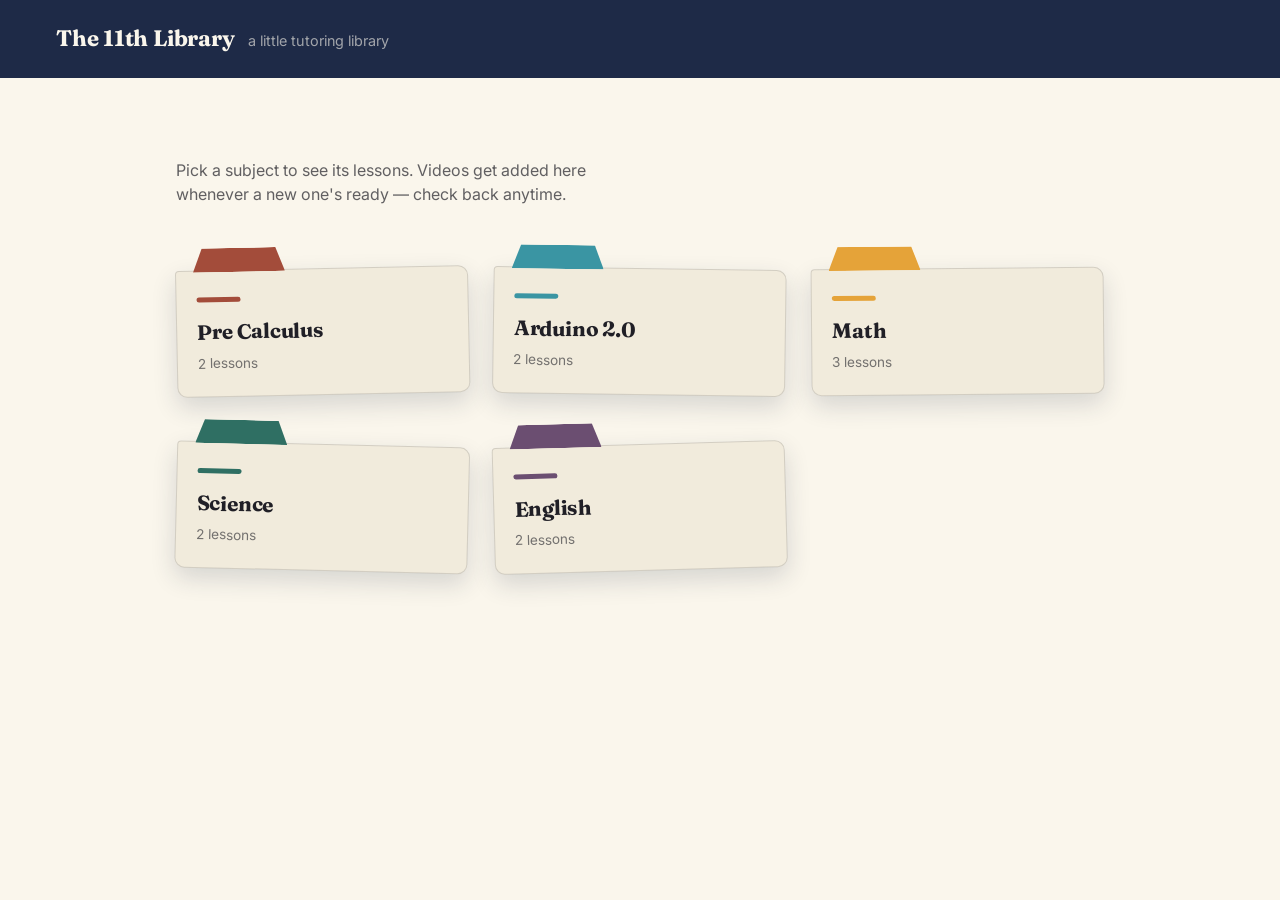
==== index.html @ a0997d11 "Update title and header text in index.html" ====
<!DOCTYPE html>
<html lang="en">
<head>
<meta charset="UTF-8">
<meta name="viewport" content="width=device-width, initial-scale=1.0">
<title>The 11th Library</title>
<link rel="stylesheet" href="style.css">
</head>
<body>

<header class="site-header">
  <a class="brand" href="index.html"><h1>The 11th Library</h1></a>
  <span class="tagline">a little tutoring library</span>
</header>

<main class="shelf">
  <p class="intro">Pick a subject to see its lessons. Videos get added here whenever a new one's ready — check back anytime.</p>
  <div class="tab-grid" id="tab-grid"></div>
</main>

<script src="data.js"></script>
<script>
  const grid = document.getElementById('tab-grid');
  const tilts = [-1.2, 0.8, -0.5, 1.4, -1.6, 0.6];

  SUBJECTS.forEach((subject, i) => {
    const a = document.createElement('a');
    a.className = `tab-card accent-${subject.accent}`;
    a.href = `subject.html?subject=${encodeURIComponent(subject.slug)}`;
    a.style.setProperty('--tilt', `${tilts[i % tilts.length]}deg`);
    a.innerHTML = `
      <div class="tab-ear"></div>
      <div class="tab-body">
        <h2>${subject.name}</h2>
        <div class="count">${subject.lessons.length} lesson${subject.lessons.length === 1 ? '' : 's'}</div>
      </div>
    `;
    grid.appendChild(a);
  });

  if (SUBJECTS.length === 0) {
    grid.innerHTML = `<p style="color: rgba(32,31,38,0.6);">No subjects yet — add one in data.js.</p>`;
  }
</script>

</body>
</html>
---- style.css ----
@import url('https://fonts.googleapis.com/css2?family=Fraunces:opsz,wght@9..144,400;9..144,600;9..144,700&family=Inter:wght@400;500;600&family=IBM+Plex+Mono:wght@500&display=swap');

:root {
  --paper: #FAF6EC;
  --paper-dim: #F1EBDC;
  --ink: #201F26;
  --navy: #1E2A47;
  --navy-soft: #2C3B60;
  --amber: #E5A339;
  --amber-ink: #6B4711;
  --teal: #2F6F63;
  --teal-ink: #0F332C;
  --plum: #6B4E71;
  --plum-ink: #35233A;
  --brick: #A34C3A;
  --brick-ink: #4A2018;
  --cyan: #3a95a3;
  --cyan-ink: #183b4a;
  --line: rgba(32,31,38,0.14);
  --shadow: 0 10px 24px rgba(30,42,71,0.16);
  --radius: 10px;
}

* { box-sizing: border-box; }

html { scroll-behavior: smooth; }

body {
  margin: 0;
  background: var(--paper);
  color: var(--ink);
  font-family: 'Inter', system-ui, sans-serif;
  line-height: 1.5;
}

h1, h2, h3 {
  font-family: 'Fraunces', Georgia, serif;
  font-weight: 700;
  letter-spacing: -0.01em;
  margin: 0;
}

a { color: inherit; }

.label {
  font-family: 'IBM Plex Mono', monospace;
  font-size: 0.72rem;
  letter-spacing: 0.08em;
  text-transform: uppercase;
}

/* ---------- Header ---------- */

.site-header {
  background: var(--navy);
  color: var(--paper);
  padding: 22px clamp(20px, 5vw, 56px);
  display: flex;
  align-items: baseline;
  gap: 14px;
  flex-wrap: wrap;
}

.site-header a.brand {
  text-decoration: none;
  color: var(--paper);
}

.site-header .brand h1 {
  font-size: 1.4rem;
}

.site-header .tagline {
  color: rgba(250,246,236,0.6);
  font-size: 0.9rem;
}

.back-link {
  text-decoration: none;
  color: rgba(250,246,236,0.75);
  font-family: 'IBM Plex Mono', monospace;
  font-size: 0.78rem;
  border: 1px solid rgba(250,246,236,0.3);
  padding: 6px 12px;
  border-radius: 999px;
  transition: background 0.15s ease, color 0.15s ease;
}
.back-link:hover { background: rgba(250,246,236,0.12); color: var(--paper); }

/* ---------- Home: shelf + folder tabs ---------- */

main.shelf {
  max-width: 1040px;
  margin: 0 auto;
  padding: clamp(32px, 6vw, 64px) clamp(20px, 5vw, 56px) 80px;
}

main.shelf > p.intro {
  max-width: 46ch;
  color: rgba(32,31,38,0.7);
  margin-bottom: 40px;
}

.tab-grid {
  display: grid;
  grid-template-columns: repeat(auto-fill, minmax(220px, 1fr));
  gap: 28px 24px;
}

.tab-card {
  position: relative;
  text-decoration: none;
  color: var(--ink);
  display: block;
  padding-top: 22px;
  transform: rotate(var(--tilt, 0deg));
  transition: transform 0.2s ease;
}

.tab-card:hover { transform: rotate(0deg) translateY(-4px); }
.tab-card:focus-visible { outline: 3px solid var(--navy); outline-offset: 4px; border-radius: var(--radius); }

.tab-card .tab-ear {
  position: absolute;
  top: 0;
  left: 18px;
  width: 92px;
  height: 24px;
  background: var(--tab-color);
  clip-path: polygon(10% 0, 90% 0, 100% 100%, 0% 100%);
}

.tab-card .tab-body {
  background: var(--paper-dim);
  border: 1px solid var(--line);
  border-radius: 4px var(--radius) var(--radius) var(--radius);
  box-shadow: var(--shadow);
  padding: 26px 20px 22px;
}

.tab-card .tab-body::before {
  content: "";
  display: block;
  height: 5px;
  width: 44px;
  border-radius: 3px;
  background: var(--tab-color);
  margin-bottom: 14px;
}

.tab-card h2 { font-size: 1.3rem; margin-bottom: 6px; }

.tab-card .count {
  color: rgba(32,31,38,0.6);
  font-size: 0.85rem;
}

/* accent variants */
.accent-amber { --tab-color: var(--amber); }
.accent-teal  { --tab-color: var(--teal); }
.accent-plum  { --tab-color: var(--plum); }
.accent-brick { --tab-color: var(--brick); }
.accent-cyan { --tab-color: var(--cyan); }

/* ---------- Subject page ---------- */

.lesson-item:hover { background: var(--paper-dim); }
.lesson-item.active {
  background: var(--paper-dim);
  border-left-color: var(--tab-color, var(--navy));
  font-weight: 600;
}

.lesson-item .done-check {
  accent-color: var(--tab-color, var(--navy));
  width: 15px;
  height: 15px;
  flex-shrink: 0;
  cursor: pointer;
}

.lesson-item.done span:not(.n) {
  color: rgba(32,31,38,0.45);
  text-decoration: line-through;
}

main.course {
  max-width: 1100px;
  margin: 0 auto;
  padding: clamp(24px, 5vw, 48px) clamp(20px, 5vw, 56px) 80px;
  display: grid;
  grid-template-columns: 300px 1fr;
  gap: 36px;
}

@media (max-width: 760px) {
  main.course { grid-template-columns: 1fr; }
}

.lesson-list {
  display: flex;
  flex-direction: column;
  gap: 8px;
}

.lesson-list h2 {
  font-size: 1rem;
  margin-bottom: 10px;
  color: rgba(32,31,38,0.65);
  font-family: 'IBM Plex Mono', monospace;
  text-transform: uppercase;
  letter-spacing: 0.06em;
  font-weight: 500;
}

.lesson-item {
  display: flex;
  align-items: baseline;
  gap: 10px;
  text-align: left;
  background: none;
  border: none;
  border-left: 3px solid transparent;
  padding: 10px 12px;
  border-radius: 4px;
  cursor: pointer;
  font-family: inherit;
  font-size: 0.95rem;
  color: var(--ink);
  transition: background 0.15s ease, border-color 0.15s ease;
}

.lesson-item:focus-visible {
  outline: 2px solid var(--navy);
  outline-offset: 2px;
}

.lesson-item .n {
  font-family: 'IBM Plex Mono', monospace;
  font-size: 0.75rem;
  color: rgba(32,31,38,0.45);
  flex-shrink: 0;
}

.player-wrap {
  min-width: 0;
}

.player-frame {
  position: relative;
  width: 100%;
  aspect-ratio: 16 / 9;
  background: var(--navy);
  border-radius: var(--radius);
  overflow: hidden;
  box-shadow: var(--shadow);
}

.player-frame iframe {
  width: 100%;
  height: 100%;
  border: 0;
  display: block;
}

.lesson-meta { padding-top: 18px; }
.lesson-meta h1 { font-size: 1.6rem; margin-bottom: 8px; }
.lesson-meta p { color: rgba(32,31,38,0.75); max-width: 62ch; }

.empty-state {
  padding: 60px 20px;
  text-align: center;
  color: rgba(32,31,38,0.6);
}
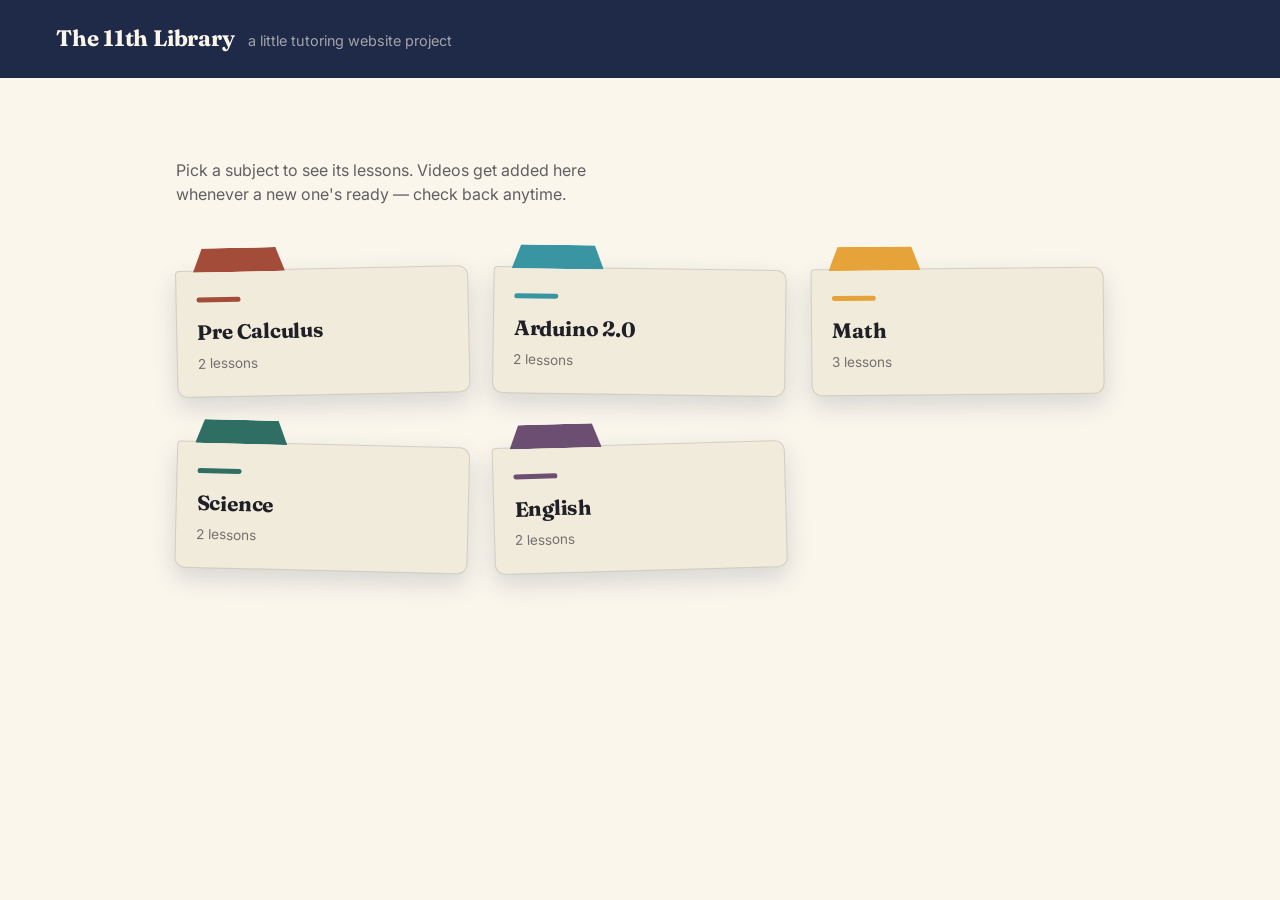
==== commit 50c8423e: "Update tagline in header for clarity" ====
--- a/index.html
+++ b/index.html
@@ -10,7 +10,7 @@
 
 <header class="site-header">
   <a class="brand" href="index.html"><h1>The 11th Library</h1></a>
-  <span class="tagline">a little tutoring library</span>
+  <span class="tagline">a little tutoring website project</span>
 </header>
 
 <main class="shelf">
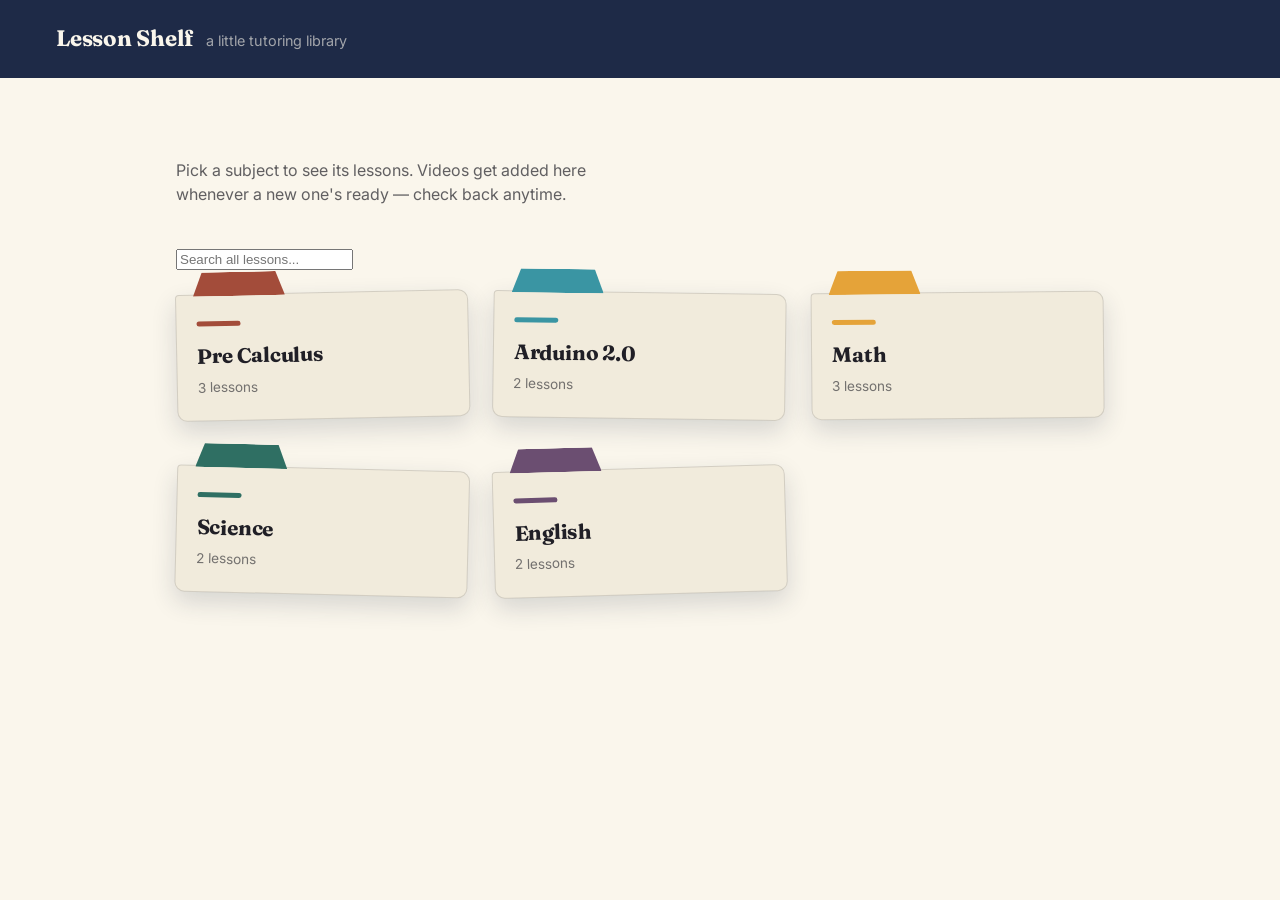
==== commit b789f98c: "Update title and header for Lesson Shelf" ====
--- a/index.html
+++ b/index.html
@@ -3,18 +3,28 @@
 <head>
 <meta charset="UTF-8">
 <meta name="viewport" content="width=device-width, initial-scale=1.0">
-<title>The 11th Library</title>
+<title>Lesson Shelf</title>
 <link rel="stylesheet" href="style.css">
 </head>
 <body>
 
 <header class="site-header">
-  <a class="brand" href="index.html"><h1>The 11th Library</h1></a>
-  <span class="tagline">a little tutoring website project</span>
+  <a class="brand" href="index.html"><h1>Lesson Shelf</h1></a>
+  <span class="tagline">a little tutoring library</span>
 </header>
 
 <main class="shelf">
   <p class="intro">Pick a subject to see its lessons. Videos get added here whenever a new one's ready — check back anytime.</p>
+
+  <input
+    type="text"
+    id="search-box"
+    class="search-box"
+    placeholder="Search all lessons..."
+    autocomplete="off"
+  >
+  <div id="search-results" class="search-results"></div>
+
   <div class="tab-grid" id="tab-grid"></div>
 </main>
 
@@ -41,6 +51,50 @@
   if (SUBJECTS.length === 0) {
     grid.innerHTML = `<p style="color: rgba(32,31,38,0.6);">No subjects yet — add one in data.js.</p>`;
   }
+
+  // ---- search across every subject's lessons ----
+  const searchBox = document.getElementById('search-box');
+  const resultsBox = document.getElementById('search-results');
+
+  // Build one flat list of every lesson, remembering which subject
+  // (and which position in that subject's lessons array) it came from.
+  const allLessons = [];
+  SUBJECTS.forEach(subject => {
+    subject.lessons.forEach((lesson, index) => {
+      allLessons.push({ subject, lesson, index });
+    });
+  });
+
+  searchBox.addEventListener('input', () => {
+    const query = searchBox.value.trim().toLowerCase();
+
+    if (query === '') {
+      resultsBox.innerHTML = '';
+      resultsBox.classList.remove('open');
+      grid.style.display = '';
+      return;
+    }
+
+    const matches = allLessons.filter(({ lesson }) =>
+      lesson.title.toLowerCase().includes(query) ||
+      (lesson.notes || '').toLowerCase().includes(query)
+    );
+
+    grid.style.display = 'none';
+    resultsBox.classList.add('open');
+
+    if (matches.length === 0) {
+      resultsBox.innerHTML = `<p class="no-results">No lessons match "${searchBox.value}".</p>`;
+      return;
+    }
+
+    resultsBox.innerHTML = matches.map(({ subject, lesson, index }) => `
+      <a class="result-item" href="subject.html?subject=${encodeURIComponent(subject.slug)}&lesson=${index}">
+        <span class="result-subject accent-${subject.accent}">${subject.name}</span>
+        <span class="result-title">${lesson.title}</span>
+      </a>
+    `).join('');
+  });
 </script>
 
 </body>
--- a/style.css
+++ b/style.css
@@ -164,26 +164,6 @@
 
 /* ---------- Subject page ---------- */
 
-.lesson-item:hover { background: var(--paper-dim); }
-.lesson-item.active {
-  background: var(--paper-dim);
-  border-left-color: var(--tab-color, var(--navy));
-  font-weight: 600;
-}
-
-.lesson-item .done-check {
-  accent-color: var(--tab-color, var(--navy));
-  width: 15px;
-  height: 15px;
-  flex-shrink: 0;
-  cursor: pointer;
-}
-
-.lesson-item.done span:not(.n) {
-  color: rgba(32,31,38,0.45);
-  text-decoration: line-through;
-}
-
 main.course {
   max-width: 1100px;
   margin: 0 auto;
@@ -211,6 +191,22 @@
   text-transform: uppercase;
   letter-spacing: 0.06em;
   font-weight: 500;
+}
+
+.period-heading {
+  font-size: 0.72rem;
+  font-family: 'IBM Plex Mono', monospace;
+  text-transform: uppercase;
+  letter-spacing: 0.06em;
+  color: rgba(32,31,38,0.5);
+  margin: 18px 0 4px;
+  padding-top: 10px;
+  border-top: 1px solid var(--line);
+}
+.period-heading:first-of-type {
+  margin-top: 4px;
+  padding-top: 0;
+  border-top: none;
 }
 
 .lesson-item {
@@ -242,6 +238,26 @@
   flex-shrink: 0;
 }
 
+.lesson-item:hover { background: var(--paper-dim); }
+.lesson-item.active {
+  background: var(--paper-dim);
+  border-left-color: var(--tab-color, var(--navy));
+  font-weight: 600;
+}
+
+.lesson-item .done-check {
+  accent-color: var(--tab-color, var(--navy));
+  width: 15px;
+  height: 15px;
+  flex-shrink: 0;
+  cursor: pointer;
+}
+
+.lesson-item.done span:not(.n) {
+  color: rgba(32,31,38,0.45);
+  text-decoration: line-through;
+}
+
 .player-wrap {
   min-width: 0;
 }
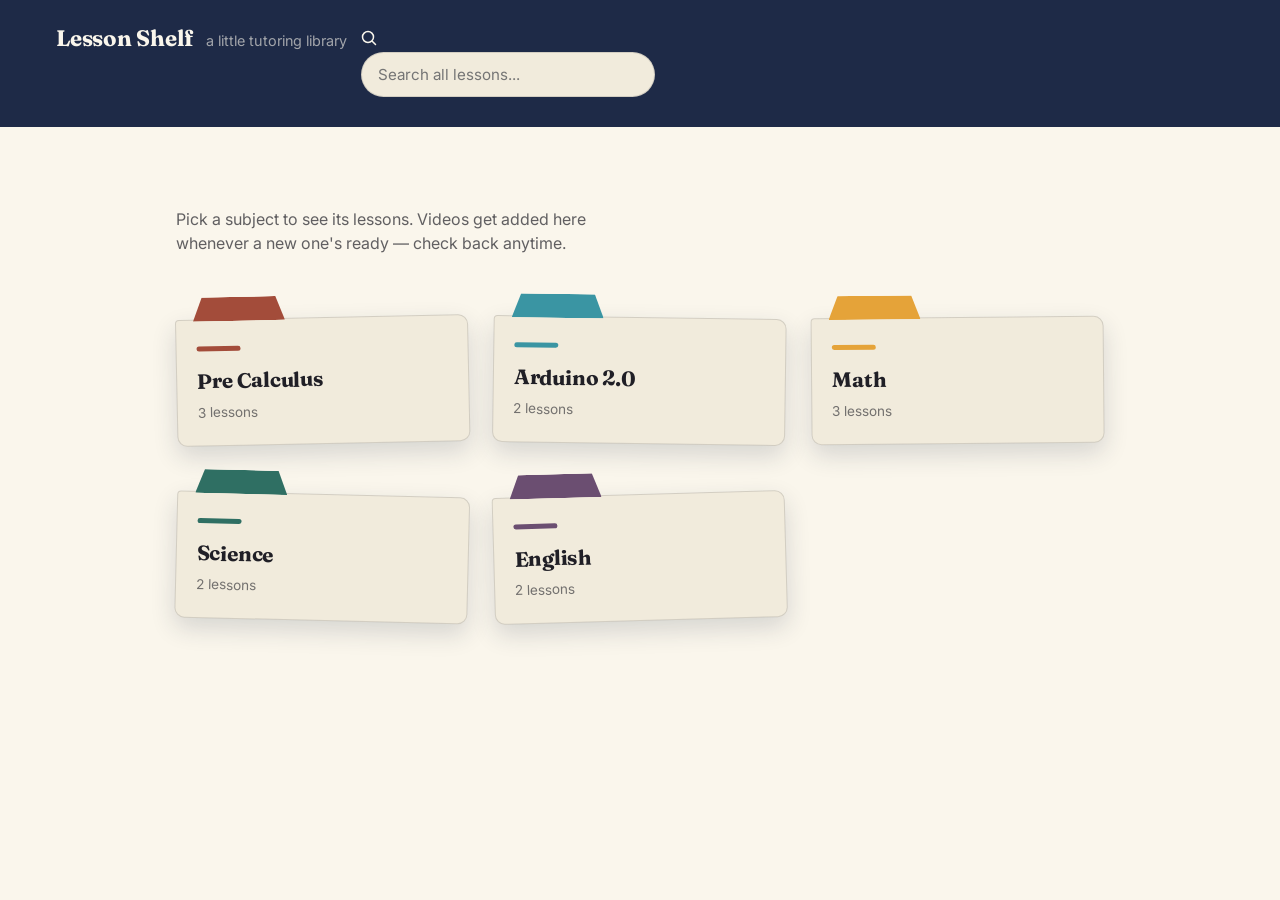
==== commit d94002d8: "Add search functionality to header" ====
--- a/index.html
+++ b/index.html
@@ -11,19 +11,25 @@
 <header class="site-header">
   <a class="brand" href="index.html"><h1>Lesson Shelf</h1></a>
   <span class="tagline">a little tutoring library</span>
+
+  <div class="header-search">
+    <svg class="search-icon" width="16" height="16" viewBox="0 0 16 16" fill="none" xmlns="http://www.w3.org/2000/svg">
+      <circle cx="7" cy="7" r="5.5" stroke="currentColor" stroke-width="1.5"/>
+      <path d="M11.5 11.5L14.5 14.5" stroke="currentColor" stroke-width="1.5" stroke-linecap="round"/>
+    </svg>
+    <input
+      type="text"
+      id="search-box"
+      class="search-box"
+      placeholder="Search all lessons..."
+      autocomplete="off"
+    >
+    <div id="search-results" class="search-results"></div>
+  </div>
 </header>
 
 <main class="shelf">
   <p class="intro">Pick a subject to see its lessons. Videos get added here whenever a new one's ready — check back anytime.</p>
-
-  <input
-    type="text"
-    id="search-box"
-    class="search-box"
-    placeholder="Search all lessons..."
-    autocomplete="off"
-  >
-  <div id="search-results" class="search-results"></div>
 
   <div class="tab-grid" id="tab-grid"></div>
 </main>
--- a/style.css
+++ b/style.css
@@ -101,6 +101,65 @@
   margin-bottom: 40px;
 }
 
+.search-box {
+  width: 100%;
+  max-width: 420px;
+  padding: 12px 16px;
+  font-family: 'Inter', sans-serif;
+  font-size: 0.95rem;
+  color: var(--ink);
+  background: var(--paper-dim);
+  border: 1px solid var(--line);
+  border-radius: 999px;
+  margin-bottom: 8px;
+  outline: none;
+  transition: border-color 0.15s ease, box-shadow 0.15s ease;
+}
+.search-box:focus {
+  border-color: var(--navy);
+  box-shadow: 0 0 0 3px rgba(30,42,71,0.1);
+}
+
+.search-results {
+  display: none;
+  flex-direction: column;
+  gap: 4px;
+  max-width: 420px;
+  margin-bottom: 32px;
+}
+.search-results.open { display: flex; }
+
+.result-item {
+  display: flex;
+  align-items: center;
+  gap: 10px;
+  text-decoration: none;
+  color: var(--ink);
+  background: var(--paper-dim);
+  border: 1px solid var(--line);
+  border-radius: 8px;
+  padding: 10px 14px;
+  transition: background 0.15s ease;
+}
+.result-item:hover { background: #ECE4D0; }
+
+.result-subject {
+  font-family: 'IBM Plex Mono', monospace;
+  font-size: 0.68rem;
+  text-transform: uppercase;
+  letter-spacing: 0.05em;
+  color: var(--tab-color, var(--navy));
+  flex-shrink: 0;
+}
+
+.result-title { font-size: 0.9rem; }
+
+.no-results {
+  color: rgba(32,31,38,0.55);
+  font-size: 0.9rem;
+  padding: 8px 4px;
+}
+
 .tab-grid {
   display: grid;
   grid-template-columns: repeat(auto-fill, minmax(220px, 1fr));
@@ -160,7 +219,7 @@
 .accent-teal  { --tab-color: var(--teal); }
 .accent-plum  { --tab-color: var(--plum); }
 .accent-brick { --tab-color: var(--brick); }
-.accent-cyan { --tab-color: var(--cyan); }
+.accent-cyan  { --tab-color: var(--cyan); }
 
 /* ---------- Subject page ---------- */
 
@@ -232,59 +291,4 @@
 }
 
 .lesson-item .n {
-  font-family: 'IBM Plex Mono', monospace;
-  font-size: 0.75rem;
-  color: rgba(32,31,38,0.45);
-  flex-shrink: 0;
-}
-
-.lesson-item:hover { background: var(--paper-dim); }
-.lesson-item.active {
-  background: var(--paper-dim);
-  border-left-color: var(--tab-color, var(--navy));
-  font-weight: 600;
-}
-
-.lesson-item .done-check {
-  accent-color: var(--tab-color, var(--navy));
-  width: 15px;
-  height: 15px;
-  flex-shrink: 0;
-  cursor: pointer;
-}
-
-.lesson-item.done span:not(.n) {
-  color: rgba(32,31,38,0.45);
-  text-decoration: line-through;
-}
-
-.player-wrap {
-  min-width: 0;
-}
-
-.player-frame {
-  position: relative;
-  width: 100%;
-  aspect-ratio: 16 / 9;
-  background: var(--navy);
-  border-radius: var(--radius);
-  overflow: hidden;
-  box-shadow: var(--shadow);
-}
-
-.player-frame iframe {
-  width: 100%;
-  height: 100%;
-  border: 0;
-  display: block;
-}
-
-.lesson-meta { padding-top: 18px; }
-.lesson-meta h1 { font-size: 1.6rem; margin-bottom: 8px; }
-.lesson-meta p { color: rgba(32,31,38,0.75); max-width: 62ch; }
-
-.empty-state {
-  padding: 60px 20px;
-  text-align: center;
-  color: rgba(32,31,38,0.6);
-}
+  font-family: 'IBM Plex Mono',
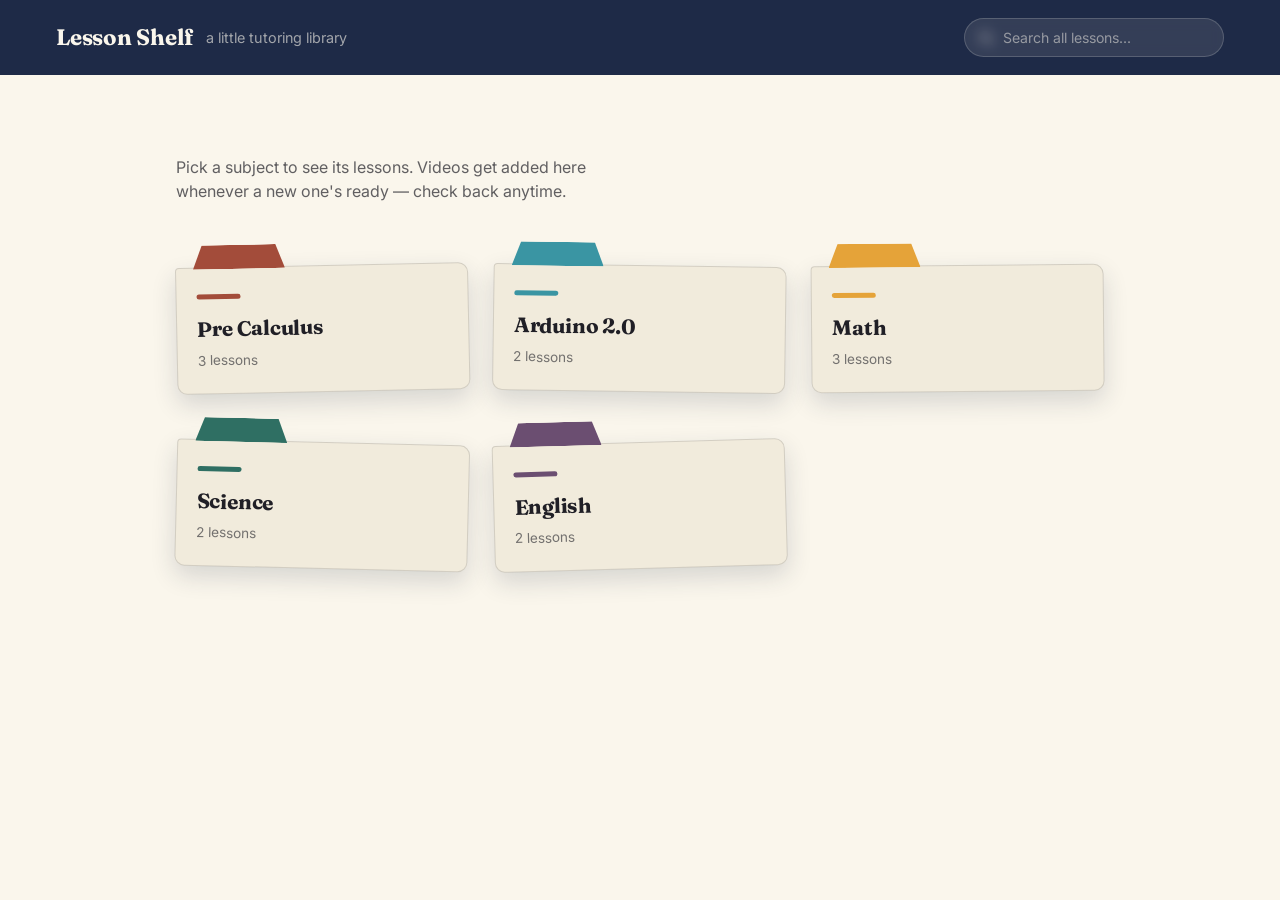
==== commit 76e0e755: "Simplify lesson filtering in index.html Refactor lesson filtering logic to simplify conditions." ====
--- a/index.html
+++ b/index.html
@@ -82,8 +82,7 @@
     }
 
     const matches = allLessons.filter(({ lesson }) =>
-      lesson.title.toLowerCase().includes(query) ||
-      (lesson.notes || '').toLowerCase().includes(query)
+     lesson.title.toLowerCase().includes(query)
     );
 
     grid.style.display = 'none';
--- a/style.css
+++ b/style.css
@@ -54,9 +54,9 @@
 .site-header {
   background: var(--navy);
   color: var(--paper);
-  padding: 22px clamp(20px, 5vw, 56px);
-  display: flex;
-  align-items: baseline;
+  padding: 18px clamp(20px, 5vw, 56px);
+  display: flex;
+  align-items: center;
   gap: 14px;
   flex-wrap: wrap;
 }
@@ -74,6 +74,68 @@
   color: rgba(250,246,236,0.6);
   font-size: 0.9rem;
 }
+
+.header-search {
+  position: relative;
+  margin-left: auto;
+  display: flex;
+  align-items: center;
+  width: 260px;
+  max-width: 100%;
+}
+
+.search-icon {
+  position: absolute;
+  left: 14px;
+  color: rgba(250,246,236,0.55);
+  pointer-events: none;
+  transition: color 0.2s ease;
+}
+
+.header-search:focus-within .search-icon {
+  color: var(--amber);
+}
+
+.search-box {
+  width: 100%;
+  padding: 10px 16px 10px 38px;
+  font-family: 'Inter', sans-serif;
+  font-size: 0.88rem;
+  color: var(--paper);
+  background: rgba(250,246,236,0.1);
+  border: 1px solid rgba(250,246,236,0.18);
+  border-radius: 999px;
+  outline: none;
+  backdrop-filter: blur(6px);
+  transition: background 0.2s ease, border-color 0.2s ease, box-shadow 0.2s ease;
+}
+.search-box::placeholder { color: rgba(250,246,236,0.5); }
+.search-box:hover { background: rgba(250,246,236,0.14); }
+.search-box:focus {
+  background: rgba(250,246,236,0.16);
+  border-color: var(--amber);
+  box-shadow: 0 0 0 3px rgba(229,163,57,0.22);
+}
+
+.search-results {
+  display: none;
+  flex-direction: column;
+  gap: 4px;
+  position: absolute;
+  top: calc(100% + 10px);
+  right: 0;
+  width: 340px;
+  max-width: 80vw;
+  max-height: 60vh;
+  overflow-y: auto;
+  background: var(--paper);
+  border: 1px solid var(--line);
+  border-radius: 12px;
+  box-shadow: var(--shadow);
+  padding: 10px;
+  z-index: 20;
+}
+.search-results.open { display: flex; }
 
 .back-link {
   text-decoration: none;
@@ -100,34 +162,6 @@
   color: rgba(32,31,38,0.7);
   margin-bottom: 40px;
 }
-
-.search-box {
-  width: 100%;
-  max-width: 420px;
-  padding: 12px 16px;
-  font-family: 'Inter', sans-serif;
-  font-size: 0.95rem;
-  color: var(--ink);
-  background: var(--paper-dim);
-  border: 1px solid var(--line);
-  border-radius: 999px;
-  margin-bottom: 8px;
-  outline: none;
-  transition: border-color 0.15s ease, box-shadow 0.15s ease;
-}
-.search-box:focus {
-  border-color: var(--navy);
-  box-shadow: 0 0 0 3px rgba(30,42,71,0.1);
-}
-
-.search-results {
-  display: none;
-  flex-direction: column;
-  gap: 4px;
-  max-width: 420px;
-  margin-bottom: 32px;
-}
-.search-results.open { display: flex; }
 
 .result-item {
   display: flex;
@@ -291,4 +325,59 @@
 }
 
 .lesson-item .n {
-  font-family: 'IBM Plex Mono',
+  font-family: 'IBM Plex Mono', monospace;
+  font-size: 0.75rem;
+  color: rgba(32,31,38,0.45);
+  flex-shrink: 0;
+}
+
+.lesson-item:hover { background: var(--paper-dim); }
+.lesson-item.active {
+  background: var(--paper-dim);
+  border-left-color: var(--tab-color, var(--navy));
+  font-weight: 600;
+}
+
+.lesson-item .done-check {
+  accent-color: var(--tab-color, var(--navy));
+  width: 15px;
+  height: 15px;
+  flex-shrink: 0;
+  cursor: pointer;
+}
+
+.lesson-item.done span:not(.n) {
+  color: rgba(32,31,38,0.45);
+  text-decoration: line-through;
+}
+
+.player-wrap {
+  min-width: 0;
+}
+
+.player-frame {
+  position: relative;
+  width: 100%;
+  aspect-ratio: 16 / 9;
+  background: var(--navy);
+  border-radius: var(--radius);
+  overflow: hidden;
+  box-shadow: var(--shadow);
+}
+
+.player-frame iframe {
+  width: 100%;
+  height: 100%;
+  border: 0;
+  display: block;
+}
+
+.lesson-meta { padding-top: 18px; }
+.lesson-meta h1 { font-size: 1.6rem; margin-bottom: 8px; }
+.lesson-meta p { color: rgba(32,31,38,0.75); max-width: 62ch; }
+
+.empty-state {
+  padding: 60px 20px;
+  text-align: center;
+  color: rgba(32,31,38,0.6);
+}
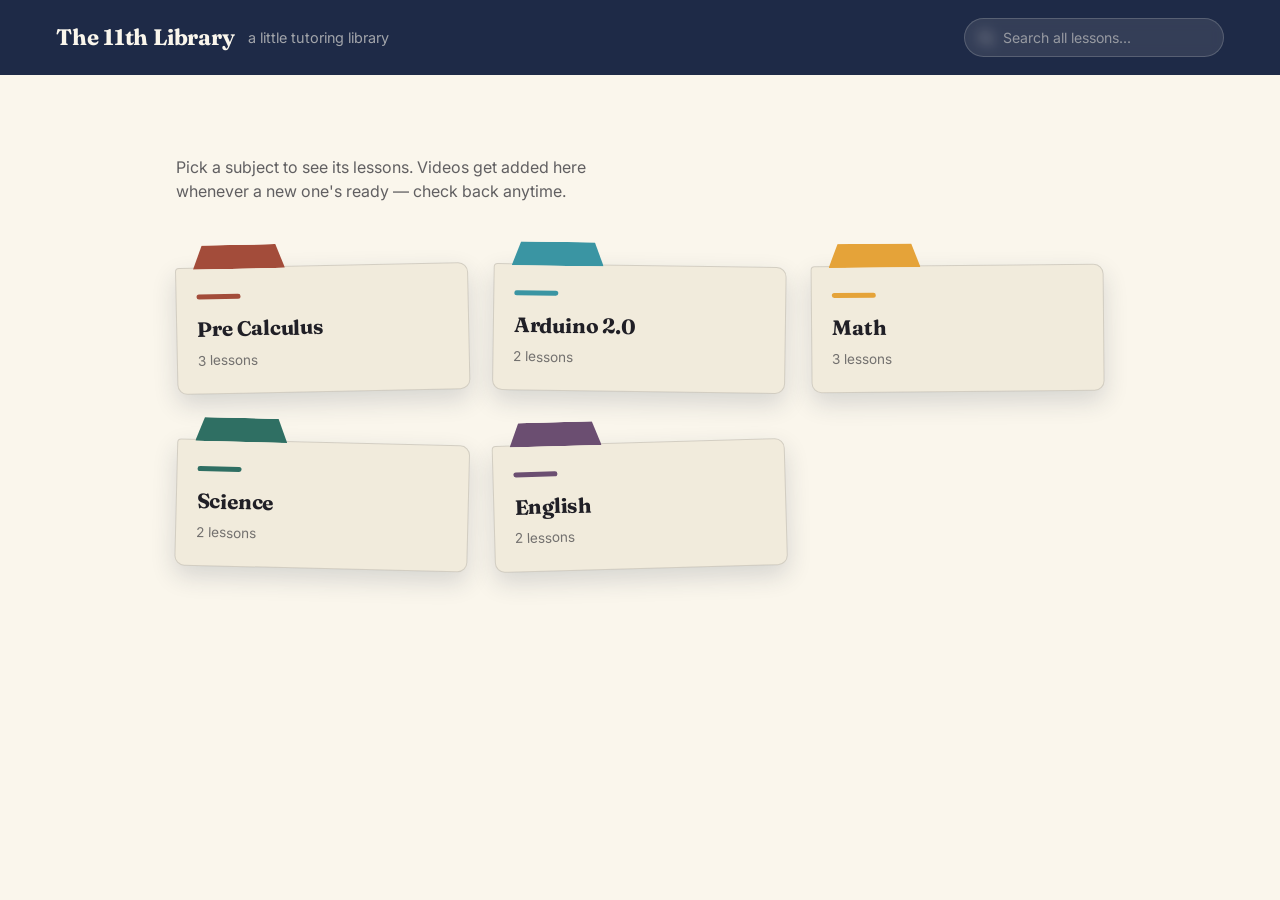
==== commit 30e45a6f: "Change title and header from 'Lesson Shelf' to 'The 11th Library'" ====
--- a/index.html
+++ b/index.html
@@ -3,13 +3,13 @@
 <head>
 <meta charset="UTF-8">
 <meta name="viewport" content="width=device-width, initial-scale=1.0">
-<title>Lesson Shelf</title>
+<title>The 11th Library</title>
 <link rel="stylesheet" href="style.css">
 </head>
 <body>
 
 <header class="site-header">
-  <a class="brand" href="index.html"><h1>Lesson Shelf</h1></a>
+  <a class="brand" href="index.html"><h1>The 11th Library</h1></a>
   <span class="tagline">a little tutoring library</span>
 
   <div class="header-search">
@@ -77,7 +77,6 @@
     if (query === '') {
       resultsBox.innerHTML = '';
       resultsBox.classList.remove('open');
-      grid.style.display = '';
       return;
     }
 
@@ -85,7 +84,6 @@
      lesson.title.toLowerCase().includes(query)
     );
 
-    grid.style.display = 'none';
     resultsBox.classList.add('open');
 
     if (matches.length === 0) {
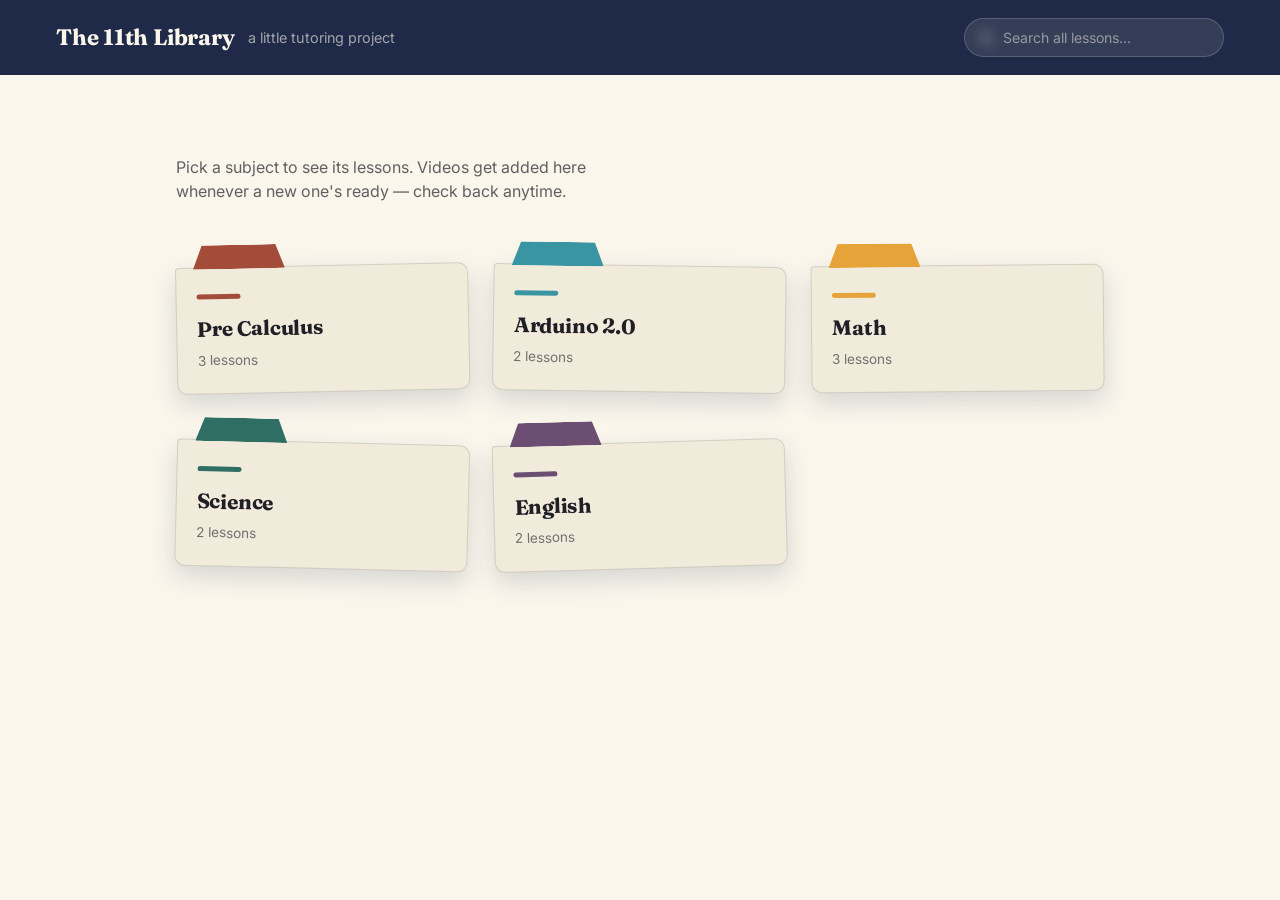
==== commit 7142d52c: "Update tagline in index.html" ====
--- a/index.html
+++ b/index.html
@@ -10,7 +10,7 @@
 
 <header class="site-header">
   <a class="brand" href="index.html"><h1>The 11th Library</h1></a>
-  <span class="tagline">a little tutoring library</span>
+  <span class="tagline">a little tutoring project</span>
 
   <div class="header-search">
     <svg class="search-icon" width="16" height="16" viewBox="0 0 16 16" fill="none" xmlns="http://www.w3.org/2000/svg">
